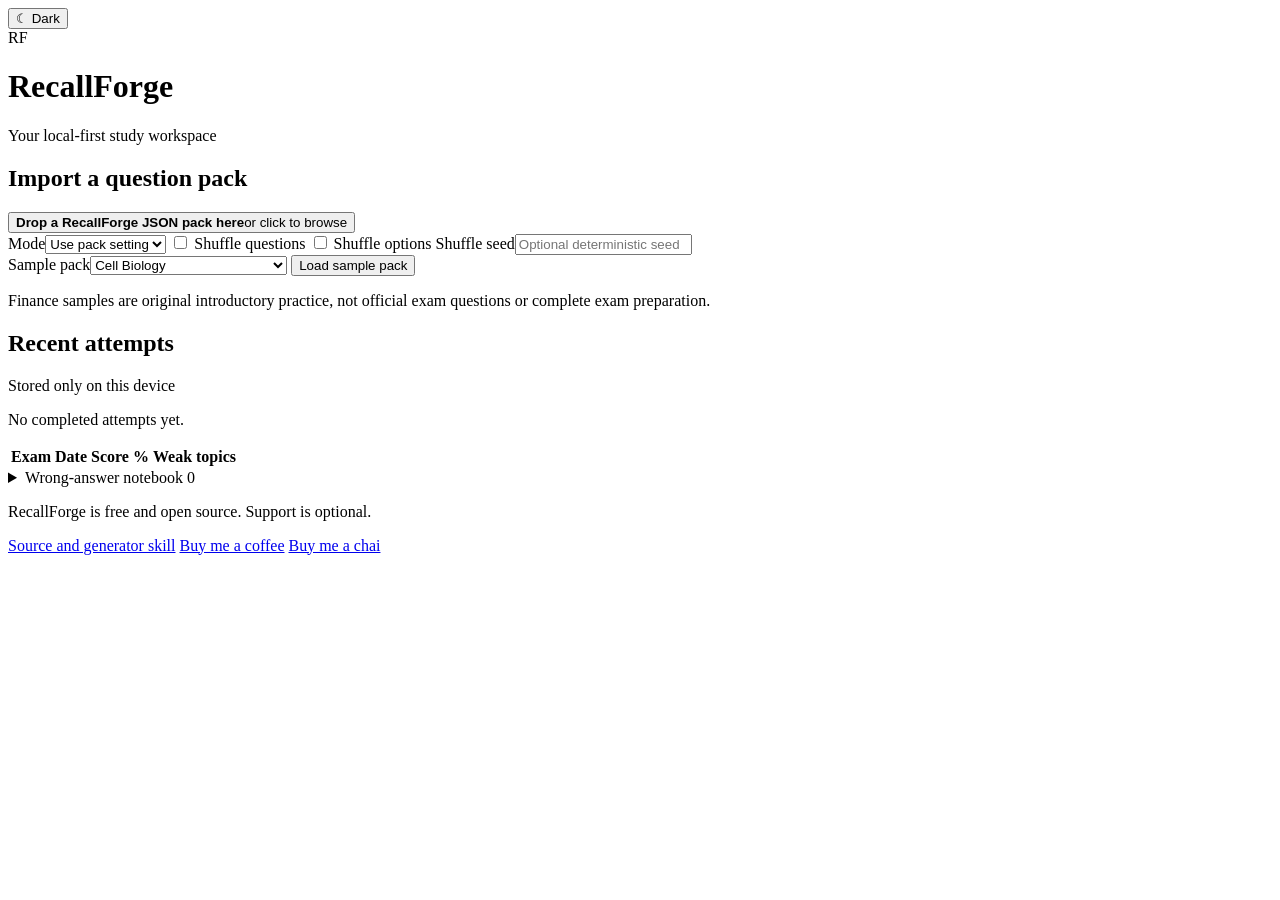
==== src/index.html @ 9b424ee3 "Add finance demos and prepare RecallForge video campaign" ====
<!doctype html>
<html lang="en">
<head>
  <meta charset="utf-8">
  <meta name="viewport" content="width=device-width,initial-scale=1">
  <title>RecallForge — your study workspace</title>
  <link rel="stylesheet" href="./styles.css">
</head>
<body>
  <div id="landing-view" class="view">
    <main class="landing shell">
      <button class="theme" data-theme-toggle>☾ Dark</button>
      <div class="brand"><span>RF</span><div><h1>RecallForge</h1><p>Your local-first study workspace</p></div></div>

      <section id="resume-card" class="card resume" hidden>
        <div><strong id="resume-title"></strong><p id="resume-meta"></p></div>
        <div class="row"><button id="resume-btn" class="primary">Resume</button><button id="discard-resume-btn">Discard</button></div>
      </section>

      <section id="import-card" class="card">
        <h2>Import a question pack</h2>
        <button id="drop-zone" class="drop" type="button"><strong>Drop a RecallForge JSON pack here</strong><span>or click to browse</span></button>
        <input id="file-input" type="file" accept=".json,application/json" hidden>
        <div class="launch-grid">
          <label>Mode<select id="delivery-mode"><option value="pack">Use pack setting</option><option value="exam">Exam</option><option value="study">Study</option></select></label>
          <label class="check"><input id="shuffle-questions" type="checkbox"> Shuffle questions</label>
          <label class="check"><input id="shuffle-options" type="checkbox"> Shuffle options</label>
          <label>Shuffle seed<input id="shuffle-seed" placeholder="Optional deterministic seed"></label>
        </div>
        <div class="row wrap">
          <label>Sample pack<select id="sample-pack" aria-describedby="sample-note"><option value="biology">Cell Biology</option><option value="cfa">CFA fundamentals demo</option><option value="cmt">CMT technical analysis demo</option><option value="frm">FRM risk concepts demo</option></select></label>
          <button id="load-sample-btn" class="primary">Load sample pack</button><span id="migration-note" class="muted"></span>
        </div>
        <p id="sample-note" class="muted">Finance samples are original introductory practice, not official exam questions or complete exam preparation.</p>
        <pre id="upload-error" class="error" hidden></pre>
      </section>

      <section class="card">
        <div class="section-head"><h2>Recent attempts</h2><span class="muted">Stored only on this device</span></div>
        <p id="history-empty" class="muted">No completed attempts yet.</p>
        <div class="table-wrap"><table><thead><tr><th>Exam</th><th>Date</th><th>Score</th><th>%</th><th>Weak topics</th></tr></thead><tbody id="history-body"></tbody></table></div>
      </section>

      <details class="card notebook"><summary>Wrong-answer notebook <span id="notebook-count" class="pill">0</span></summary><ul id="notebook-list"></ul></details>
      <footer class="support-footer" aria-label="Support RecallForge">
        <p>RecallForge is free and open source. Support is optional.</p>
        <nav aria-label="Project and support links">
          <a href="https://github.com/DagerottDev/RecallForge" target="_blank" rel="noopener noreferrer">Source and generator skill</a>
          <a href="https://buymeacoffee.com/dagerottdev" target="_blank" rel="noopener noreferrer">Buy me a coffee</a>
          <a href="https://bondin.io/dagerottdev" target="_blank" rel="noopener noreferrer">Buy me a chai</a>
        </nav>
      </footer>
    </main>
  </div>

  <div id="exam-view" class="view exam-view" hidden>
    <main class="exam-shell">
      <header class="exam-header">
        <div><h1 id="exam-title"></h1><p id="exam-meta"></p></div>
        <div id="timer-area" class="timer-area">
          <div id="exam-timer-wrap" class="timer"><small>EXAM</small><strong id="exam-timer">—</strong></div>
          <div id="question-timer-wrap" class="timer"><small>QUESTION</small><strong id="question-timer">—</strong></div>
          <button id="exam-appearance-btn">Appearance</button>
        </div>
      </header>
      <p id="exam-instructions" class="instructions" hidden></p>
      <button id="palette-toggle" aria-expanded="true">Question palette</button>
      <div class="exam-body">
        <aside id="palette-wrap" class="palette-wrap"><div id="palette"></div><div class="legend"><span><i class="answered"></i>Answered</span><span><i class="flagged"></i>Review</span><span><i class="expired"></i>Expired</span></div></aside>
        <section class="question-panel">
          <div class="question-top"><div><span id="question-number"></span><p id="question-topic" class="muted"></p></div><strong id="question-marks" class="pill"></strong></div>
          <h2 id="question-text"></h2>
          <p id="multi-note" class="hint" hidden>Select all answers that apply.</p>
          <div id="options-list" class="options"></div>
          <label class="confidence-label">How sure are you?<select id="answer-confidence"><option value="">Not rated</option><option value="confident">Confident</option><option value="unsure">Unsure</option><option value="guessed">Guessed</option></select></label>
          <button id="check-btn" class="secondary" hidden>Check answer</button>
          <div id="study-feedback" class="feedback" hidden></div>
        </section>
      </div>
      <footer class="toolbar"><div class="row"><button id="prev-btn">← Previous</button><button id="flag-btn">⚑ Mark for review</button><button id="next-btn">Next →</button></div><button id="submit-btn" class="danger-btn">Submit exam</button></footer>
    </main>
  </div>

  <div id="result-view" class="view" hidden>
    <main class="results shell">
      <div class="section-head"><div><h1 id="result-title"></h1><p id="result-reason" class="muted"></p></div><button class="theme" data-theme-toggle>☾ Dark</button></div>
      <section class="score-card"><div><span id="result-percent" class="big-score"></span><strong id="result-score"></strong><p id="result-stats"></p></div><div class="row wrap"><button id="retest-btn" class="primary">Retest wrong answers</button><button id="export-adaptive-btn">Adaptive request options</button><button id="export-result-btn">Export result</button><button id="new-exam-btn">New exam</button></div></section>
      <section class="card"><h2>Topic performance</h2><p id="adaptive-summary" class="muted"></p><ul id="weak-topics" class="topic-list"></ul></section>
      <section class="card"><h2>Answer review</h2><div id="review-list"></div></section>
      <footer class="support-footer" aria-label="Support RecallForge">
        <p>Enjoyed your study session? Support RecallForge's development.</p>
        <nav aria-label="Support links">
          <a href="https://buymeacoffee.com/dagerottdev" target="_blank" rel="noopener noreferrer">Buy me a coffee</a>
          <a href="https://bondin.io/dagerottdev" target="_blank" rel="noopener noreferrer">Buy me a chai</a>
        </nav>
        <p>Support is optional. Payments are handled on the provider's website.</p>
      </footer>
    </main>
  </div>

  <div id="save-status" role="status" aria-live="polite"></div>
  <div id="timer-announcement" class="sr-only" role="status" aria-live="polite"></div>
  <script id="embedded-sample" type="application/json">__SAMPLE_PACK__</script>
  <script id="embedded-sample-cfa" type="application/json">__CFA_SAMPLE__</script>
  <script id="embedded-sample-cmt" type="application/json">__CMT_SAMPLE__</script>
  <script id="embedded-sample-frm" type="application/json">__FRM_SAMPLE__</script>
  <script type="module" src="./app.js"></script>
</body>
</html>
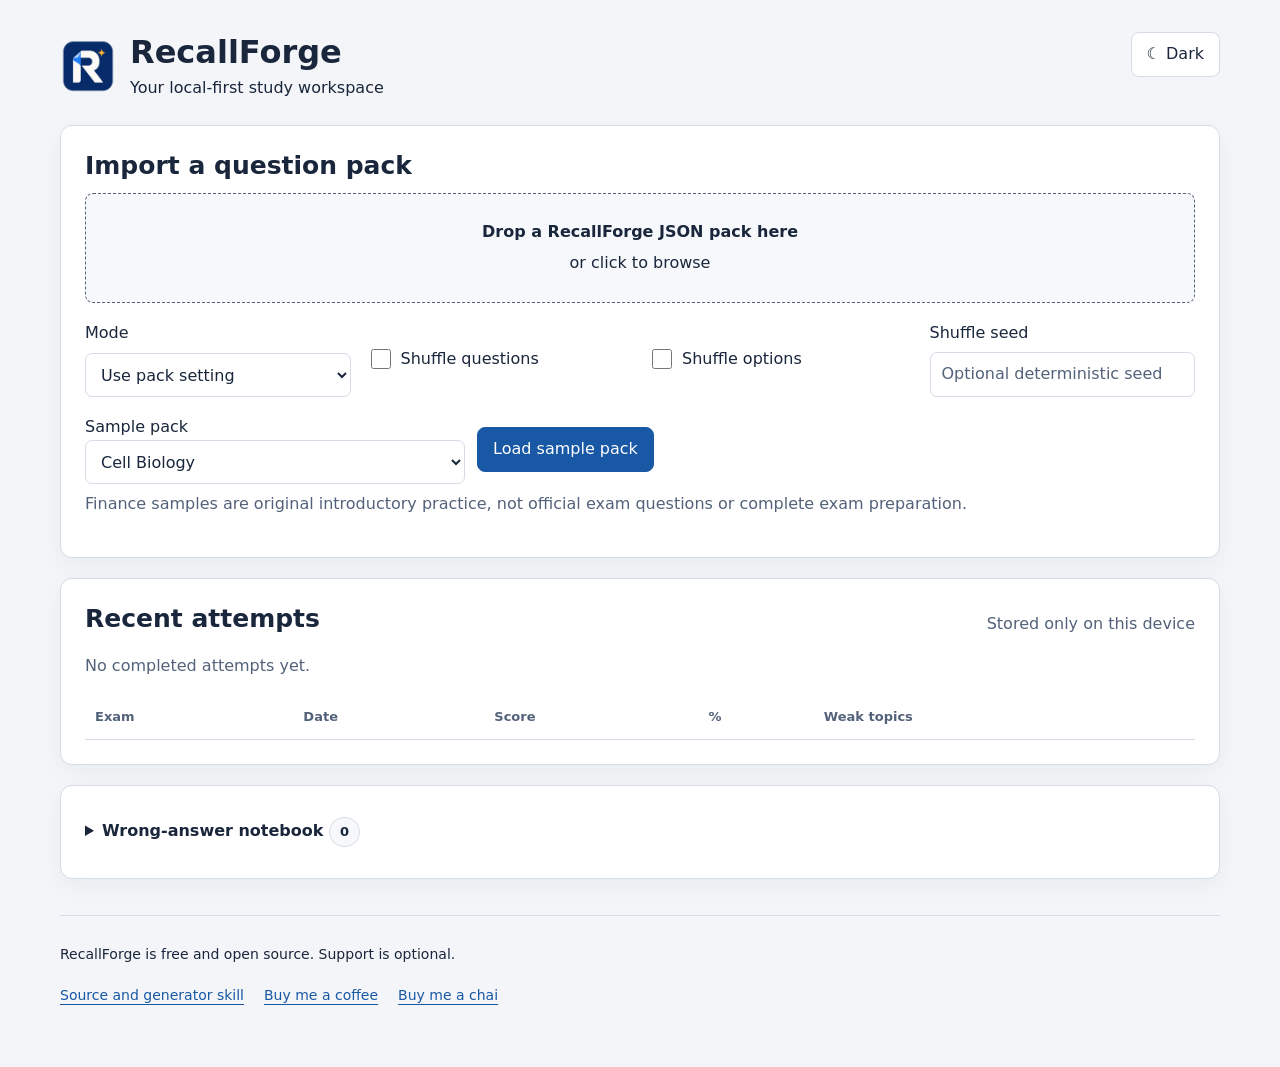
==== commit 9ff40959: "Add approved RecallForge logo across app and campaign assets" ====
--- a/src/index.html
+++ b/src/index.html
@@ -4,13 +4,14 @@
   <meta charset="utf-8">
   <meta name="viewport" content="width=device-width,initial-scale=1">
   <title>RecallForge — your study workspace</title>
+  <link rel="icon" type="image/png" href="./assets/branding/recallforge-mark.png">
   <link rel="stylesheet" href="./styles.css">
 </head>
 <body>
   <div id="landing-view" class="view">
     <main class="landing shell">
       <button class="theme" data-theme-toggle>☾ Dark</button>
-      <div class="brand"><span>RF</span><div><h1>RecallForge</h1><p>Your local-first study workspace</p></div></div>
+      <div class="brand"><img class="brand-mark" src="./assets/branding/recallforge-mark.png" width="56" height="56" alt=""><div><h1>RecallForge</h1><p>Your local-first study workspace</p></div></div>
 
       <section id="resume-card" class="card resume" hidden>
         <div><strong id="resume-title"></strong><p id="resume-meta"></p></div>
--- a/src/styles.css
+++ b/src/styles.css
@@ -0,0 +1,1021 @@
+:root {
+  --bg:#f3f5f8;
+  --panel:#fff;
+  --panel2:#f7f8fb;
+  --ink:#19263b;
+  --muted:#53627a;
+  --line:#d5dce6;
+  --brand:#1958a4;
+  --brand2:#123e78;
+  --good:#197142;
+  --bad:#ad352f;
+  --warn:#805a0b;
+  --interface-font:system-ui,sans-serif;
+  --question-font:system-ui,sans-serif;
+  --question-size:18px;
+  --reading-width:70ch;
+  --reading-line-height:1.6;
+  --space:24px;
+  --shadow:0 8px 24px #1027460b;
+  color-scheme: light;
+}
+[data-theme=dark] {
+  --bg:#111923;
+  --panel:#1b2635;
+  --panel2:#151f2c;
+  --ink:#edf2f8;
+  --muted:#adbdcf;
+  --line:#3a4c63;
+  --brand:#9fc5ff;
+  --brand2:#21416c;
+  --good:#9de0b6;
+  --bad:#ffaca4;
+  --warn:#e5c17b;
+  --shadow:0 8px 24px #0002;
+  color-scheme: dark;
+}
+[data-accent=teal] {
+  --brand:#146b66;
+  --brand2:#104e4a;
+}
+[data-accent=violet] {
+  --brand:#6841a7;
+  --brand2:#482975;
+}
+[data-theme=dark][data-accent=teal] {
+  --brand:#97e0d7;
+}
+[data-theme=dark][data-accent=violet] {
+  --brand:#d4baff;
+}
+[data-layout=compact] {
+  --space:16px;
+}
+[data-layout=spacious] {
+  --space:32px;
+}
+* {
+  box-sizing: border-box;
+}
+body {
+  margin: 0;
+  background: var(--bg);
+  color: var(--ink);
+  font: 16px/1.55 var(--interface-font);
+}
+button,
+input,
+select,
+textarea {
+  font: inherit;
+  color: inherit;
+}
+button {
+  min-height: 44px;
+  padding: 9px 15px;
+  border: 1px solid var(--line);
+  border-radius: 8px;
+  background: var(--panel);
+  cursor: pointer;
+  transition: background .16s ease, border-color .16s ease;
+}
+button:hover:not(:disabled) {
+  border-color: var(--brand);
+  background: var(--panel2);
+}
+button:disabled {
+  opacity: .5;
+  cursor: not-allowed;
+}
+.primary {
+  background: var(--brand);
+  border-color: var(--brand);
+  color: #fff;
+}
+.primary:hover:not(:disabled) {
+  background: var(--brand2);
+}
+[data-theme=dark] .primary {
+  color: #111923;
+}
+[data-theme=dark] .primary:hover:not(:disabled) {
+  background: var(--brand);
+}
+.secondary {
+  color: var(--brand);
+}
+.danger-btn {
+  background: #a8302b;
+  color: #fff;
+  border-color: #a8302b;
+}
+a {
+  color: var(--brand);
+  text-underline-offset: 4px;
+}
+a:hover {
+  text-decoration-thickness: 2px;
+}
+::selection {
+  background: var(--brand);
+  color: var(--panel);
+}
+:focus-visible {
+  outline: 3px solid var(--brand);
+  outline-offset: 3px;
+}
+input,
+textarea {
+  caret-color: var(--brand);
+}
+::placeholder {
+  color: var(--muted);
+  opacity: 1;
+}
+* {
+  scrollbar-color: var(--muted) var(--panel2);
+  scrollbar-width: thin;
+}
+h1,
+h2,
+h3,
+h4 {
+  line-height: 1.25;
+  overflow-wrap: anywhere;
+}
+h1 {
+  font-size: 32px;
+  margin: 0;
+}
+h2 {
+  font-size: 25px;
+  margin: 0 0 12px;
+}
+h3 {
+  font-size: 19px;
+  margin: 20px 0 9px;
+}
+h4 {
+  font-size: 16px;
+}
+p {
+  margin: 8px 0 16px;
+}
+.muted,
+small {
+  color: var(--muted);
+}
+.shell {
+  width: min(1160px, calc(100% - 40px));
+  margin: auto;
+  padding: 32px 0 48px;
+}
+.brand {
+  display: flex;
+  gap: 14px;
+  align-items: center;
+  margin: 0 0 24px;
+}
+.brand-mark {
+  display: block;
+  flex: 0 0 56px;
+  width: 56px;
+  height: 56px;
+  object-fit: contain;
+}
+.brand p {
+  margin: 4px 0 0;
+}
+.landing > .theme {
+  float: right;
+}
+.workspace-nav {
+  display: flex;
+  gap: 8px;
+  border-bottom: 1px solid var(--line);
+  padding-bottom: 14px;
+  margin-bottom: 30px;
+  overflow: auto;
+}
+.workspace-nav button {
+  border-color: transparent;
+  background: transparent;
+  white-space: nowrap;
+}
+.workspace-nav [aria-current=page] {
+  background: var(--panel);
+  border-color: var(--line);
+  color: var(--brand);
+  font-weight: 700;
+}
+.card {
+  background: var(--panel);
+  border: 1px solid var(--line);
+  border-radius: 12px;
+  padding: var(--space);
+  margin: 20px 0;
+  box-shadow: var(--shadow);
+}
+.row,
+.section-head,
+.resume,
+.list-row {
+  display: flex;
+  align-items: center;
+  gap: 12px;
+}
+.section-head,
+.resume,
+.list-row {
+  justify-content: space-between;
+}
+.wrap {
+  flex-wrap: wrap;
+}
+.study-today {
+  display: flex;
+  justify-content: space-between;
+  align-items: center;
+  gap: 24px;
+  padding: 12px 0 28px;
+}
+.study-today h2 {
+  font-size: 34px;
+  max-width: 23ch;
+}
+.study-today p {
+  margin-bottom: 0;
+}
+.drop {
+  display: grid;
+  gap: 6px;
+  width: 100%;
+  padding: 26px;
+  border: 1px dashed var(--muted);
+  background: var(--panel2);
+  text-align: center;
+}
+.launch-grid,
+.form-grid {
+  display: grid;
+  grid-template-columns: repeat(auto-fit, minmax(215px, 1fr));
+  gap: 16px;
+  margin: 18px 0;
+}
+.form-grid label,
+.launch-grid label,
+form > label {
+  display: grid;
+  gap: 7px;
+}
+.check {
+  display: flex !important;
+  align-items: center;
+  gap: 8px;
+  font-weight: 400;
+}
+input:not([type=checkbox]),
+select,
+textarea {
+  width: 100%;
+  min-height: 44px;
+  padding: 9px 11px;
+  border: 1px solid var(--line);
+  border-radius: 7px;
+  background: var(--panel);
+  min-width: 0;
+}
+input[type=checkbox] {
+  width: 20px;
+  height: 20px;
+  accent-color: var(--brand);
+}
+textarea {
+  resize: vertical;
+}
+.error {
+  color: var(--bad);
+  padding: 12px;
+  border: 1px solid var(--bad);
+  border-radius: 8px;
+  background: var(--panel);
+  white-space: pre-wrap;
+  overflow-wrap: anywhere;
+}
+.empty-state {
+  padding: 32px 0;
+  color: var(--muted);
+}
+.library-row {
+  padding: 22px 0;
+  border-bottom: 1px solid var(--line);
+  display: flex;
+  justify-content: space-between;
+  align-items: center;
+  gap: 24px;
+}
+.library-row h3 {
+  margin-top: 0;
+}
+.library-row p {
+  margin-bottom: 0;
+}
+.library-row .row {
+  max-width: 50%;
+}
+.list-row {
+  padding: 12px 0;
+  border-bottom: 1px solid var(--line);
+  overflow-wrap: anywhere;
+}
+.list-row > div:first-child {
+  min-width: 0;
+}
+.question-match {
+  padding: 12px 0;
+  border-bottom: 1px solid var(--line);
+}
+.question-match small {
+  display: block;
+}
+.table-wrap {
+  overflow: auto;
+}
+table {
+  width: 100%;
+  border-collapse: collapse;
+  font-variant-numeric: tabular-nums;
+}
+th,
+td {
+  text-align: left;
+  padding: 12px 10px;
+  border-bottom: 1px solid var(--line);
+}
+th {
+  font-size: 13px;
+  color: var(--muted);
+  font-weight: 600;
+}
+.pill {
+  display: inline-block;
+  border: 1px solid var(--line);
+  background: var(--panel2);
+  border-radius: 20px;
+  padding: 4px 10px;
+  font-size: 13px;
+}
+.notebook summary,
+details > summary {
+  cursor: pointer;
+  font-weight: 650;
+  min-height: 44px;
+  align-content: center;
+}
+.notebook small {
+  display: block;
+}
+.support-footer {
+  margin-top: 36px;
+  border-top: 1px solid var(--line);
+  padding-top: 20px;
+  font-size: 14px;
+}
+.support-footer nav {
+  display: flex;
+  flex-wrap: wrap;
+  gap: 8px 20px;
+}
+.support-footer a {
+  display: inline-flex;
+  align-items: center;
+  min-height: 44px;
+}
+.support-footer p {
+  margin: 8px 0;
+}
+.exam-shell {
+  min-height: 100dvh;
+  background: var(--panel);
+  display: flex;
+  flex-direction: column;
+}
+.exam-header {
+  display: flex;
+  align-items: center;
+  justify-content: space-between;
+  gap: 20px;
+  padding: 20px 24px;
+  background: var(--panel2);
+  border-bottom: 1px solid var(--line);
+}
+.exam-header h1 {
+  font-size: 24px;
+}
+.exam-header p {
+  color: var(--muted);
+  margin: 5px 0 0;
+}
+.timer-area {
+  display: flex;
+  gap: 10px;
+  align-items: center;
+  flex-wrap: wrap;
+}
+.timer {
+  border: 1px solid var(--line);
+  background: var(--panel);
+  padding: 7px 12px;
+  border-radius: 8px;
+  min-width: 92px;
+}
+.timer small {
+  display: block;
+  font-size: 11px;
+}
+.timer strong {
+  font: 700 21px ui-monospace, monospace;
+  font-variant-numeric: tabular-nums;
+}
+.timer .danger {
+  color: var(--bad);
+}
+.instructions {
+  margin: 0;
+  padding: 14px 24px;
+  background: var(--panel2);
+  color: var(--muted);
+}
+.exam-body {
+  display: flex;
+  flex: 1;
+  min-height: 0;
+}
+.palette-wrap {
+  width: 240px;
+  flex: 0 0 240px;
+  padding: 24px 16px;
+  border-right: 1px solid var(--line);
+  background: var(--panel2);
+}
+[data-palette=right] .palette-wrap {
+  order: 2;
+  border-left: 1px solid var(--line);
+  border-right: 0;
+}
+.palette-grid {
+  display: grid;
+  grid-template-columns: repeat(5, 1fr);
+  gap: 6px;
+}
+.palette-grid button {
+  padding: 4px;
+  min-height: 40px;
+  font-variant-numeric: tabular-nums;
+}
+.palette-grid .current {
+  outline: 2px solid var(--brand);
+  outline-offset: 1px;
+}
+.palette-grid .answered {
+  background: color-mix(in srgb, var(--good) 13%, var(--panel));
+  border-color: var(--good);
+}
+.palette-grid .flagged {
+  box-shadow: inset 0 -3px var(--warn);
+}
+.palette-grid .expired {
+  text-decoration: line-through;
+  opacity: .65;
+}
+.legend {
+  display: flex;
+  gap: 12px;
+  flex-wrap: wrap;
+  color: var(--muted);
+  font-size: 12px;
+  margin-top: 20px;
+}
+.legend i {
+  display: inline-block;
+  width: 10px;
+  height: 10px;
+  border: 1px solid var(--line);
+  margin-right: 4px;
+}
+.legend .answered {
+  background: var(--good);
+}
+.legend .flagged {
+  background: var(--warn);
+}
+.legend .expired {
+  background: var(--muted);
+}
+#palette-toggle {
+  align-self: flex-start;
+  margin: 12px 24px;
+}
+.question-panel {
+  flex: 1;
+  min-width: 0;
+  padding: var(--space) clamp(20px, 4vw, 56px);
+}
+.question-top {
+  display: flex;
+  justify-content: space-between;
+  gap: 16px;
+  max-width: var(--reading-width);
+  margin: auto;
+}
+.question-top p {
+  margin: 4px 0;
+}
+.question-panel > h2,
+.options,
+.confidence-label,
+.question-panel > .feedback,
+.question-panel > .hint {
+  max-width: var(--reading-width);
+  margin-left: auto;
+  margin-right: auto;
+}
+#question-text {
+  font: 650 var(--question-size)/var(--reading-line-height) var(--question-font);
+  margin-top: 28px;
+  margin-bottom: 24px;
+}
+.options {
+  display: grid;
+  gap: 12px;
+  font: var(--question-size)/var(--reading-line-height) var(--question-font);
+}
+.option {
+  display: flex;
+  text-align: left;
+  align-items: flex-start;
+  gap: 14px;
+  padding: 14px 16px;
+}
+.option.selected {
+  background: color-mix(in srgb, var(--brand) 10%, var(--panel));
+  border-color: var(--brand);
+}
+.badge {
+  display: grid;
+  place-items: center;
+  flex: 0 0 30px;
+  width: 30px;
+  height: 30px;
+  border: 1px solid var(--line);
+  border-radius: 6px;
+  font-size: 14px;
+  font-weight: 700;
+}
+.selected .badge {
+  background: var(--brand);
+  color: var(--panel);
+}
+.confidence-label {
+  display: flex;
+  align-items: center;
+  gap: 12px;
+  margin-top: 24px;
+  margin-bottom: 16px;
+}
+.confidence-label select {
+  width: auto;
+}
+.feedback {
+  padding: 18px;
+  margin-top: 20px;
+  border: 1px solid var(--line);
+  border-radius: 8px;
+}
+.feedback.correct,
+.review.correct {
+  border-color: var(--good);
+}
+.feedback.wrong,
+.review.wrong {
+  border-color: var(--bad);
+}
+.source-refs {
+  display: flex;
+  flex-wrap: wrap;
+  gap: 10px;
+}
+.source-refs span {
+  align-content: center;
+  font-size: 14px;
+}
+.toolbar {
+  position: sticky;
+  bottom: 0;
+  z-index: 2;
+  display: flex;
+  justify-content: space-between;
+  align-items: center;
+  gap: 14px;
+  padding: 14px 24px;
+  border-top: 1px solid var(--line);
+  background: var(--panel2);
+}
+[data-timer=bottom] .toolbar {
+  flex-wrap: wrap;
+}
+.score-card {
+  padding: 24px 0;
+  display: flex;
+  justify-content: space-between;
+  align-items: center;
+  gap: 28px;
+  border-bottom: 1px solid var(--line);
+}
+.big-score {
+  font-size: 44px;
+  font-weight: 750;
+  color: var(--brand);
+  display: block;
+}
+.score-card .row {
+  max-width: 65%;
+}
+.topic-list {
+  list-style: none;
+  padding: 0;
+}
+.topic-list li {
+  display: flex;
+  justify-content: space-between;
+  padding: 12px 0;
+  border-bottom: 1px solid var(--line);
+}
+.review {
+  padding: 20px;
+  border: 1px solid var(--line);
+  border-radius: 8px;
+  margin: 16px 0;
+}
+.review header {
+  display: flex;
+  justify-content: space-between;
+  gap: 16px;
+}
+.review-controls {
+  display: flex;
+  align-items: center;
+  gap: 16px;
+  flex-wrap: wrap;
+  margin-top: 16px;
+}
+.review-controls label {
+  display: grid;
+  gap: 7px;
+}
+.editor-layout {
+  display: grid;
+  grid-template-columns: 220px 1fr;
+  gap: 24px;
+}
+.editor-layout nav {
+  display: flex;
+  flex-direction: column;
+  gap: 8px;
+  align-self: start;
+}
+.editor-layout nav button {
+  text-align: left;
+}
+.editor-layout [aria-current] {
+  border-color: var(--brand);
+  color: var(--brand);
+}
+.editor-layout textarea {
+  margin-bottom: 16px;
+}
+.progress-columns {
+  display: grid;
+  grid-template-columns: 1fr 1fr;
+  gap: 40px;
+}
+.trend-chart {
+  display: flex;
+  align-items: end;
+  gap: 8px;
+  height: 180px;
+  padding-bottom: 28px;
+  border-bottom: 1px solid var(--line);
+  margin: 24px 0 36px;
+}
+.trend-chart > div {
+  height: 100%;
+  flex: 1;
+  display: flex;
+  flex-direction: column;
+  justify-content: end;
+  position: relative;
+  min-width: 12px;
+}
+.trend-chart span {
+  background: var(--brand);
+  border-radius: 3px 3px 0 0;
+  min-height: 3px;
+  transition: height .2s ease-out;
+}
+.trend-chart small {
+  position: absolute;
+  top: 100%;
+  font-size: 11px;
+  margin-top: 6px;
+  writing-mode: vertical-rl;
+}
+.progress-summary {
+  font-size: 20px;
+}
+dialog {
+  width: min(850px, calc(100vw - 32px));
+  max-height: 90dvh;
+  padding: 26px;
+  border: 1px solid var(--line);
+  border-radius: 12px;
+  background: var(--panel);
+  color: var(--ink);
+  box-shadow: 0 20px 70px #0004;
+}
+dialog::backdrop {
+  background: #07132288;
+}
+dialog[open] {
+  animation: drawer-in .2s cubic-bezier(.16, 1, .3, 1);
+}
+@keyframes drawer-in {
+  from {
+    transform: translateY(12px);
+    opacity: .8;
+  }
+  to {
+    transform: translateY(0);
+    opacity: 1;
+  }
+}
+.appearance-preview {
+  padding: 20px;
+  border: 1px solid var(--line);
+  border-radius: 9px;
+  margin: 20px 0;
+  background: var(--panel2);
+}
+#source-dialog {
+  width: min(1100px, calc(100vw - 24px));
+}
+#source-content {
+  overflow: auto;
+  margin: 20px 0;
+  max-height: 65dvh;
+}
+#source-content img {
+  max-width: 100%;
+  height: auto;
+}
+.source-text {
+  white-space: pre-wrap;
+  font: 18px/1.7 var(--question-font);
+}
+#source-controls input {
+  width: 70px;
+}
+.pdf-page {
+  position: relative;
+  background: #fff;
+  color: #000;
+}
+.pdf-page canvas {
+  display: block;
+}
+.textLayer {
+  position: absolute;
+  inset: 0;
+  overflow: hidden;
+  line-height: 1;
+  text-align: initial;
+  opacity: 1;
+}
+.textLayer :is(span, br) {
+  color: transparent;
+  position: absolute;
+  white-space: pre;
+  transform-origin: 0 0;
+}
+.textLayer span::selection {
+  background: #1958a455;
+  color: transparent;
+}
+.textLayer .markedContent {
+  display: contents;
+}
+.textLayer {
+  --min-font-size:1;
+  --text-scale-factor:calc(var(--total-scale-factor)*var(--min-font-size));
+  --min-font-size-inv:calc(1/var(--min-font-size));
+}
+.textLayer span {
+  --scale-x:1;
+  --rotate:0deg;
+  font-size: calc(var(--text-scale-factor)*var(--font-height));
+  transform: rotate(var(--rotate)) scaleX(var(--scale-x)) scale(var(--min-font-size-inv));
+}
+hr {
+  border: 0;
+  border-top: 1px solid var(--line);
+  margin: 24px 0;
+}
+#save-status:not(:empty) {
+  position: fixed;
+  bottom: 12px;
+  left: 50%;
+  transform: translateX(-50%);
+  z-index: 10;
+  background: var(--panel);
+  border: 1px solid var(--line);
+  padding: 10px 16px;
+  border-radius: 8px;
+  max-width: calc(100% - 24px);
+  box-shadow: var(--shadow);
+  font-size: 14px;
+  pointer-events: none;
+}
+#save-status.error {
+  color: var(--bad);
+  border-color: var(--bad);
+}
+.sr-only {
+  position: absolute;
+  width: 1px;
+  height: 1px;
+  padding: 0;
+  overflow: hidden;
+  clip: rect(0, 0, 0, 0);
+  white-space: nowrap;
+  border: 0;
+}
+[hidden] {
+  display: none !important;
+}
+[data-motion=off] *,
+[data-motion=reduced] * {
+  animation: none !important;
+  transition: none !important;
+  scroll-behavior: auto !important;
+}
+@media (max-width: 850px) {
+  .library-row,
+  .score-card,
+  .study-today,
+  .resume {
+    flex-direction: column;
+    align-items: flex-start;
+  }
+  .library-row .row,
+  .score-card .row {
+    max-width: none;
+  }
+  .editor-layout {
+    grid-template-columns: 1fr;
+  }
+  .editor-layout nav {
+    max-height: 180px;
+    overflow: auto;
+  }
+  .exam-header {
+    flex-wrap: wrap;
+  }
+  .progress-columns {
+    grid-template-columns: 1fr;
+  }
+  .toolbar {
+    flex-wrap: wrap;
+  }
+  .exam-body {
+    flex-direction: column;
+  }
+  .palette-wrap {
+    width: 100%;
+    flex-basis: auto;
+    border-right: 0;
+    border-bottom: 1px solid var(--line);
+    max-height: 250px;
+    overflow: auto;
+  }
+  .palette-grid {
+    grid-template-columns: repeat(10, 1fr);
+  }
+  [data-palette=right] .palette-wrap {
+    order: 0;
+  }
+  .question-panel {
+    padding: 22px 20px;
+  }
+  .study-today h2 {
+    font-size: 29px;
+  }
+}
+@media (max-width: 560px) {
+  .shell {
+    width: calc(100% - 28px);
+    padding-top: 20px;
+  }
+  .brand h1 {
+    font-size: 26px;
+  }
+  .brand p {
+    font-size: 13px;
+  }
+  .landing > .theme {
+    float: none;
+    margin-bottom: 16px;
+  }
+  .workspace-nav {
+    gap: 2px;
+  }
+  .workspace-nav button {
+    padding: 8px 11px;
+  }
+  .section-head {
+    align-items: flex-start;
+    flex-direction: column;
+  }
+  .form-grid,
+  .launch-grid {
+    grid-template-columns: 1fr;
+  }
+  .list-row {
+    align-items: flex-start;
+    flex-wrap: wrap;
+  }
+  .palette-grid {
+    grid-template-columns: repeat(6, 1fr);
+  }
+  .exam-header {
+    padding: 16px;
+  }
+  .exam-header h1 {
+    font-size: 21px;
+  }
+  .timer-area {
+    gap: 8px;
+  }
+  .timer {
+    min-width: 80px;
+  }
+  .toolbar {
+    padding: 12px;
+  }
+  .toolbar > .row {
+    display: flex;
+    flex-wrap: wrap;
+  }
+  .toolbar button {
+    padding: 8px 12px;
+  }
+  .question-top {
+    flex-wrap: wrap;
+  }
+  .confidence-label {
+    flex-wrap: wrap;
+  }
+  dialog {
+    padding: 20px;
+  }
+  #source-dialog {
+    width: 100%;
+    height: 100dvh;
+    max-height: 100dvh;
+    border-radius: 0;
+  }
+  .review header {
+    flex-direction: column;
+  }
+}
+.exam-shell {
+  height: 100dvh;
+  overflow: hidden;
+}
+.exam-header,
+.toolbar {
+  flex-shrink: 0;
+}
+.exam-body {
+  overflow: auto;
+}
+.source-excerpt {
+  padding: 12px;
+  border-left: 3px solid var(--brand);
+  background: var(--panel2);
+}
+.palette-grid button {
+  min-height: 44px;
+}
+
+.instructions { max-height: 20dvh; overflow: auto; flex-shrink: 0; }
+#palette-toggle { flex-shrink: 0; }
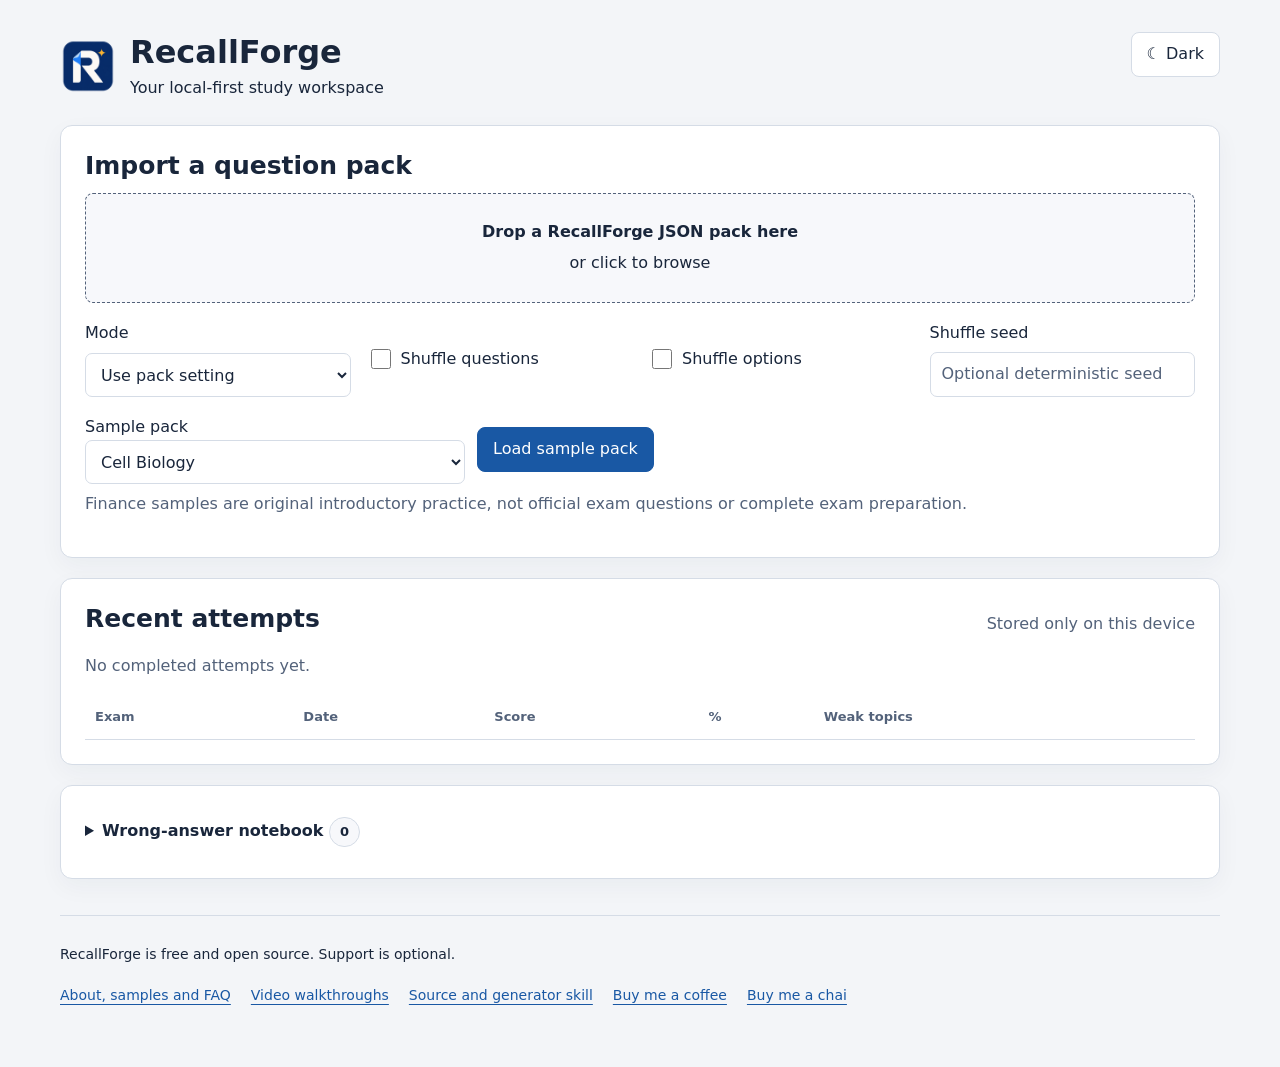
==== commit 20f981c1: "Improve public search discovery and record approved email outreach" ====
--- a/src/index.html
+++ b/src/index.html
@@ -3,7 +3,44 @@
 <head>
   <meta charset="utf-8">
   <meta name="viewport" content="width=device-width,initial-scale=1">
-  <title>RecallForge — your study workspace</title>
+  <title>RecallForge — Free Practice Questions and Revision</title>
+  <meta name="description" content="Free, open-source study workspace with question packs, source-linked explanations, wrong-answer retests and daily revision. Works offline; no account required.">
+  <meta name="robots" content="index,follow,max-image-preview:large">
+  <link rel="canonical" href="https://dagerottdev.github.io/RecallForge/">
+  <link rel="help" href="https://dagerottdev.github.io/RecallForge/about.html">
+  <link rel="sitemap" type="application/xml" href="https://dagerottdev.github.io/RecallForge/sitemap.xml">
+  <meta property="og:type" content="website">
+  <meta property="og:site_name" content="RecallForge">
+  <meta property="og:title" content="RecallForge — Free Practice Questions and Revision">
+  <meta property="og:description" content="Practice original questions, review explanations and revisit mistakes in a free, local-first browser workspace.">
+  <meta property="og:url" content="https://dagerottdev.github.io/RecallForge/">
+  <meta property="og:image" content="https://dagerottdev.github.io/RecallForge/recallforge.png">
+  <meta property="og:image:width" content="256">
+  <meta property="og:image:height" content="256">
+  <meta property="og:image:alt" content="RecallForge folded-page R logo">
+  <meta name="twitter:card" content="summary">
+  <meta name="twitter:title" content="RecallForge — Free Practice Questions and Revision">
+  <meta name="twitter:description" content="Free, open-source practice, explanations, retesting and daily revision. No viewer account required.">
+  <meta name="twitter:image" content="https://dagerottdev.github.io/RecallForge/recallforge.png">
+  <script type="application/ld+json">
+  {
+    "@context": "https://schema.org",
+    "@type": "WebApplication",
+    "@id": "https://dagerottdev.github.io/RecallForge/#app",
+    "name": "RecallForge",
+    "url": "https://dagerottdev.github.io/RecallForge/",
+    "description": "Free, open-source browser study workspace for question packs, source-linked explanations, wrong-answer retesting, daily revision and portable backups.",
+    "applicationCategory": "EducationalApplication",
+    "operatingSystem": "Any operating system with a modern browser",
+    "browserRequirements": "JavaScript enabled; Chromium is the tested browser.",
+    "isAccessibleForFree": true,
+    "offers": {"@type": "Offer", "price": "0", "priceCurrency": "USD"},
+    "license": "https://github.com/DagerottDev/RecallForge/blob/main/LICENSE",
+    "image": "https://dagerottdev.github.io/RecallForge/recallforge.png",
+    "sameAs": ["https://github.com/DagerottDev/RecallForge", "https://www.youtube.com/@RecallForgeStudy"],
+    "featureList": ["Import and author question packs", "Study and timed exam modes", "Source-linked explanations", "Retest wrong and skipped questions", "Daily revision", "Local storage and portable backups", "Offline single-file viewer"]
+  }
+  </script>
   <link rel="icon" type="image/png" href="./assets/branding/recallforge-mark.png">
   <link rel="stylesheet" href="./styles.css">
 </head>
@@ -46,6 +83,8 @@
       <footer class="support-footer" aria-label="Support RecallForge">
         <p>RecallForge is free and open source. Support is optional.</p>
         <nav aria-label="Project and support links">
+          <a href="https://dagerottdev.github.io/RecallForge/about.html" target="_blank" rel="noopener noreferrer">About, samples and FAQ</a>
+          <a href="https://www.youtube.com/@RecallForgeStudy" target="_blank" rel="noopener noreferrer">Video walkthroughs</a>
           <a href="https://github.com/DagerottDev/RecallForge" target="_blank" rel="noopener noreferrer">Source and generator skill</a>
           <a href="https://buymeacoffee.com/dagerottdev" target="_blank" rel="noopener noreferrer">Buy me a coffee</a>
           <a href="https://bondin.io/dagerottdev" target="_blank" rel="noopener noreferrer">Buy me a chai</a>
